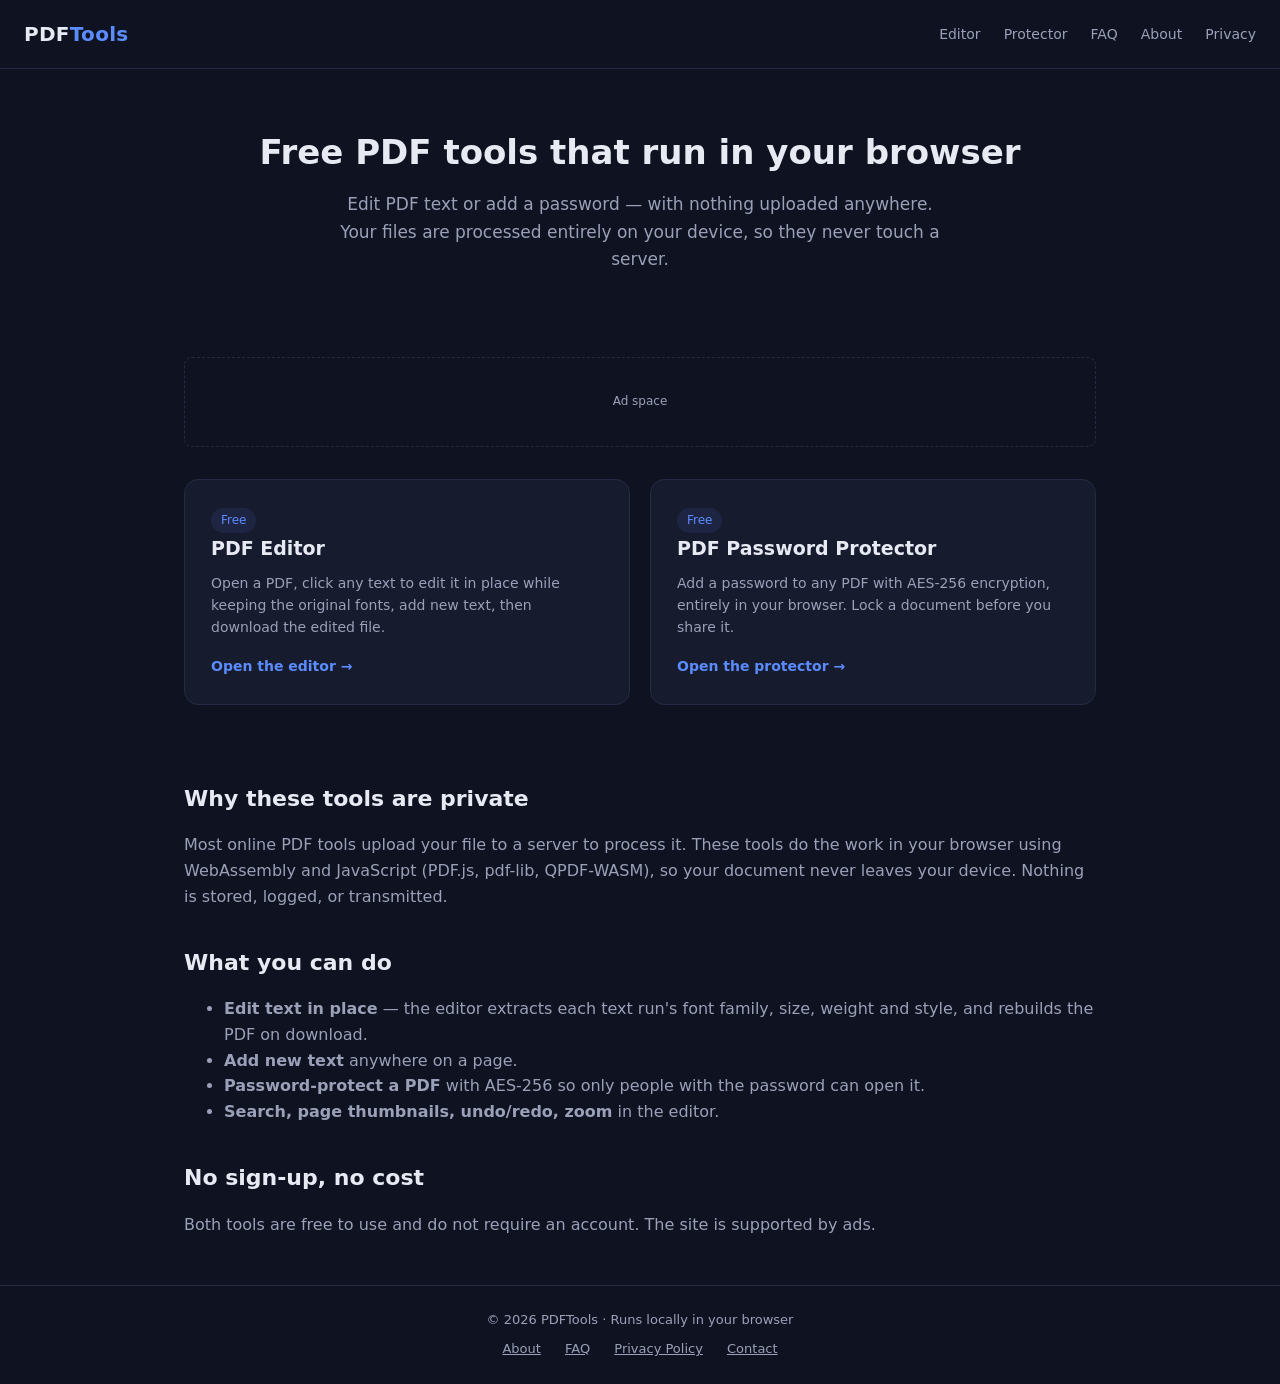
==== index.html @ 99f74acc "PDFTools site" ====
<!DOCTYPE html>
<html lang="en">
<head>
<meta charset="UTF-8" />
<meta name="viewport" content="width=device-width, initial-scale=1.0" />
<title>PDFTools — Free Online PDF Editor & Password Protector | No Upload</title>
<meta name="description" content="Free browser-based PDF tools: edit PDF text in place keeping the original fonts, and password-protect a PDF with AES-256. 100% private — your files never leave your browser." />
<meta name="keywords" content="pdf editor, edit pdf online, free pdf editor, password protect pdf, encrypt pdf, pdf tools" />
<meta name="theme-color" content="#0f1220" />
<link rel="canonical" href="https://aakash2408.github.io/pdftools/" />
<!-- Open Graph / social preview -->
<meta property="og:title" content="PDFTools — Free Online PDF Editor & Password Protector" />
<meta property="og:description" content="Edit PDF text and password-protect PDFs, entirely in your browser. No upload, no sign-up." />
<meta property="og:type" content="website" />
<meta property="og:url" content="https://aakash2408.github.io/pdftools/" />
<meta property="og:site_name" content="PDFTools" />
<meta property="og:image" content="https://aakash2408.github.io/pdftools/og-image.png" />
<meta name="twitter:card" content="summary_large_image" />
<meta name="twitter:title" content="PDFTools — Free Online PDF Editor & Password Protector" />
<meta name="twitter:description" content="Edit PDF text and password-protect PDFs, entirely in your browser. No upload, no sign-up." />
<meta name="twitter:image" content="https://aakash2408.github.io/pdftools/og-image.png" />
<meta name="robots" content="index, follow, max-image-preview:large" />
<!-- Structured data: site + organization (helps Google understand the brand) -->
<script type="application/ld+json">
{
  "@context": "https://schema.org",
  "@type": "WebSite",
  "name": "PDFTools",
  "url": "https://aakash2408.github.io/pdftools/",
  "description": "Free browser-based PDF tools: edit PDF text and password-protect PDFs, entirely on your device.",
  "publisher": { "@type": "Organization", "name": "PDFTools", "url": "https://aakash2408.github.io/pdftools/" }
}
</script>
<!--
  AdSense: after approval, paste the loader once in <head> on every page:
  <script async src="https://pagead2.googlesyndication.com/pagead/js/adsbygoogle.js?client=ca-pub-XXXXXXXXXXXXXXXX" crossorigin="anonymous"></script>
-->
<style>
  :root{--bg:#0f1220;--card:#171b2e;--text:#e7e9f3;--muted:#9aa0b8;--accent:#5b8cff;--line:#252a42}
  *{box-sizing:border-box}
  body{margin:0;font-family:system-ui,-apple-system,Segoe UI,Roboto,sans-serif;background:var(--bg);color:var(--text);line-height:1.6}
  header{padding:18px 24px;border-bottom:1px solid var(--line);display:flex;align-items:center;justify-content:space-between;flex-wrap:wrap;gap:12px}
  .logo{font-weight:700;font-size:20px;letter-spacing:.3px}
  .logo span{color:var(--accent)}
  nav a{color:var(--muted);text-decoration:none;margin-left:18px;font-size:14px}
  nav a:hover{color:var(--text)}
  .wrap{max-width:960px;margin:0 auto;padding:0 24px}
  .hero{text-align:center;padding:56px 24px 32px}
  .hero h1{font-size:34px;margin:0 0 12px}
  .hero p{color:var(--muted);font-size:17px;max-width:620px;margin:0 auto 28px}
  .cards{display:grid;grid-template-columns:1fr 1fr;gap:20px;padding:8px 0 40px}
  @media(max-width:680px){.cards{grid-template-columns:1fr}.hero h1{font-size:27px}}
  .card{background:var(--card);border:1px solid var(--line);border-radius:14px;padding:26px;text-decoration:none;color:inherit;transition:.15s;display:block}
  .card:hover{border-color:var(--accent);transform:translateY(-2px)}
  .card h3{margin:0 0 8px;font-size:19px}
  .card p{color:var(--muted);margin:0 0 14px;font-size:14px}
  .badge{display:inline-block;background:#1e2542;color:var(--accent);font-size:12px;padding:3px 10px;border-radius:20px}
  .go{color:var(--accent);font-weight:600;font-size:14px}
  section h2{font-size:22px;margin:36px 0 12px}
  section p,section li{color:var(--muted)}
  .ad-slot{min-height:90px;margin:24px auto;border:1px dashed var(--line);border-radius:8px;display:flex;align-items:center;justify-content:center;color:var(--muted);font-size:12px;max-width:970px}
  footer{border-top:1px solid var(--line);margin-top:48px;padding:24px;text-align:center;color:var(--muted);font-size:13px}
  footer a{color:var(--muted);margin:0 10px}
</style>
</head>
<body>
<header>
  <div class="logo">PDF<span>Tools</span></div>
  <nav>
    <a href="./editor.html">Editor</a>
    <a href="./protector.html">Protector</a>
    <a href="./faq.html">FAQ</a>
    <a href="./about.html">About</a>
    <a href="./privacy.html">Privacy</a>
  </nav>
</header>

<div class="hero">
  <h1>Free PDF tools that run in your browser</h1>
  <p>Edit PDF text or add a password — with nothing uploaded anywhere. Your files are processed entirely on your device, so they never touch a server.</p>
</div>

<div class="wrap">
  <!-- Top leaderboard ad (reserved) -->
  <div class="ad-slot" id="adTop">Ad space</div>

  <div class="cards">
    <a class="card" href="./editor.html">
      <span class="badge">Free</span>
      <h3>PDF Editor</h3>
      <p>Open a PDF, click any text to edit it in place while keeping the original fonts, add new text, then download the edited file.</p>
      <span class="go">Open the editor →</span>
    </a>
    <a class="card" href="./protector.html">
      <span class="badge">Free</span>
      <h3>PDF Password Protector</h3>
      <p>Add a password to any PDF with AES-256 encryption, entirely in your browser. Lock a document before you share it.</p>
      <span class="go">Open the protector →</span>
    </a>
  </div>

  <section>
    <h2>Why these tools are private</h2>
    <p>Most online PDF tools upload your file to a server to process it. These tools do the work in your browser using WebAssembly and JavaScript (PDF.js, pdf-lib, QPDF-WASM), so your document never leaves your device. Nothing is stored, logged, or transmitted.</p>

    <h2>What you can do</h2>
    <ul>
      <li><b>Edit text in place</b> — the editor extracts each text run's font family, size, weight and style, and rebuilds the PDF on download.</li>
      <li><b>Add new text</b> anywhere on a page.</li>
      <li><b>Password-protect a PDF</b> with AES-256 so only people with the password can open it.</li>
      <li><b>Search, page thumbnails, undo/redo, zoom</b> in the editor.</li>
    </ul>

    <h2>No sign-up, no cost</h2>
    <p>Both tools are free to use and do not require an account. The site is supported by ads.</p>
  </section>
</div>

<footer>
  <div>© <span id="yr"></span> PDFTools · Runs locally in your browser</div>
  <div style="margin-top:8px">
    <a href="./about.html">About</a>
    <a href="./faq.html">FAQ</a>
    <a href="./privacy.html">Privacy Policy</a>
    <a href="./contact.html">Contact</a>
  </div>
</footer>
<script>document.getElementById("yr").textContent=new Date().getFullYear();</script>
</body>
</html>
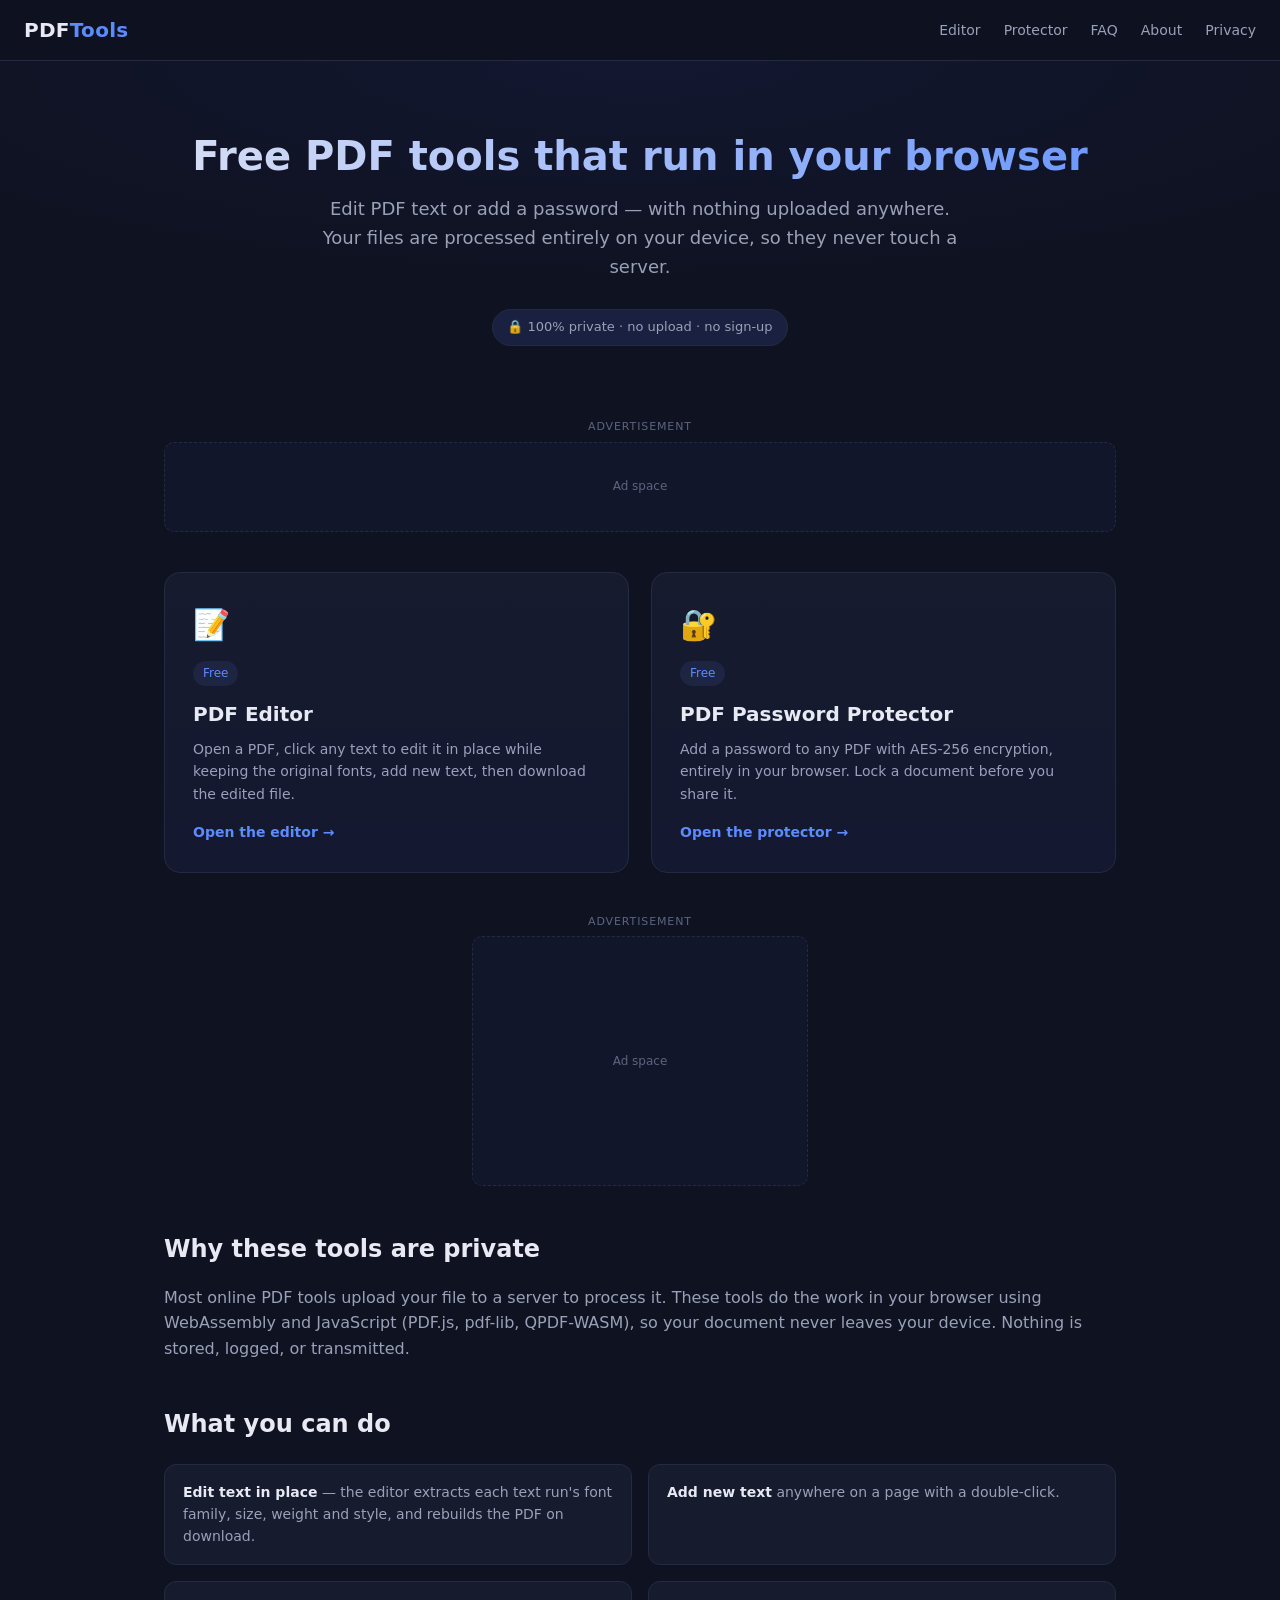
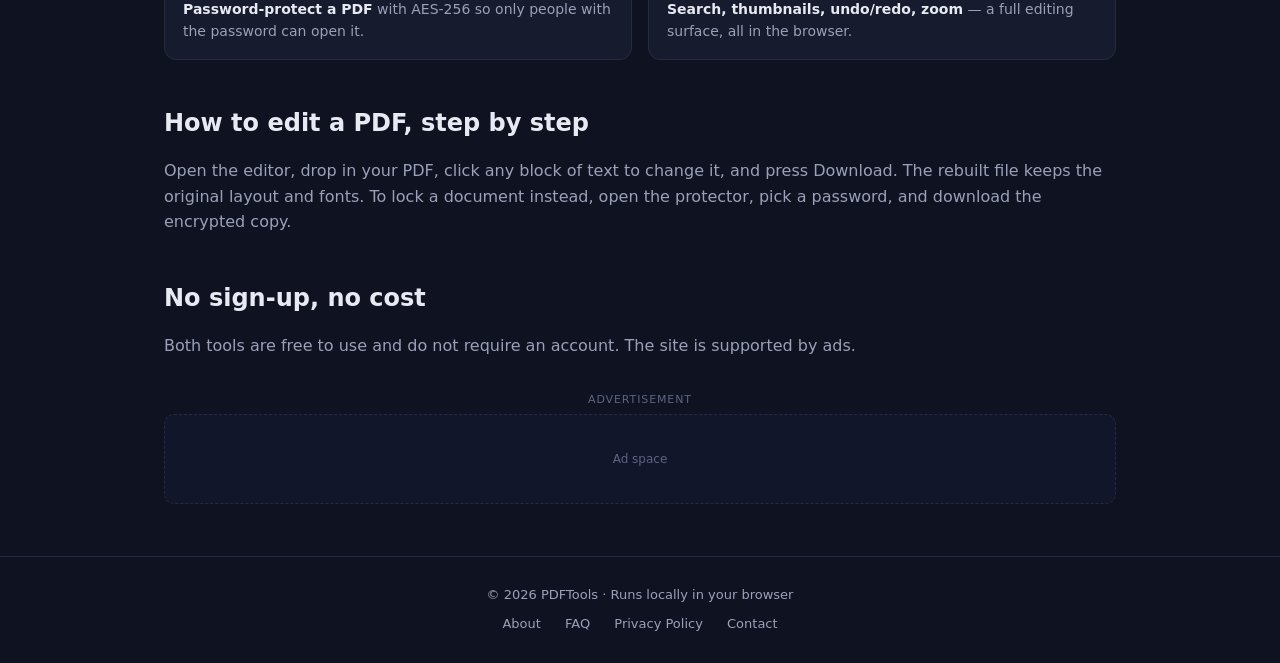
==== commit 4d917c18: "Add annotation toolbar (highlight/shapes/draw/sign/image/redact) + page organize" ====
--- a/index.html
+++ b/index.html
@@ -7,18 +7,18 @@
 <meta name="description" content="Free browser-based PDF tools: edit PDF text in place keeping the original fonts, and password-protect a PDF with AES-256. 100% private — your files never leave your browser." />
 <meta name="keywords" content="pdf editor, edit pdf online, free pdf editor, password protect pdf, encrypt pdf, pdf tools" />
 <meta name="theme-color" content="#0f1220" />
-<link rel="canonical" href="https://aakash2408.github.io/pdftools/" />
+<link rel="canonical" href="https://pdfeditor-free.pages.dev/" />
 <!-- Open Graph / social preview -->
 <meta property="og:title" content="PDFTools — Free Online PDF Editor & Password Protector" />
 <meta property="og:description" content="Edit PDF text and password-protect PDFs, entirely in your browser. No upload, no sign-up." />
 <meta property="og:type" content="website" />
-<meta property="og:url" content="https://aakash2408.github.io/pdftools/" />
+<meta property="og:url" content="https://pdfeditor-free.pages.dev/" />
 <meta property="og:site_name" content="PDFTools" />
-<meta property="og:image" content="https://aakash2408.github.io/pdftools/og-image.png" />
+<meta property="og:image" content="https://pdfeditor-free.pages.dev/og-image.png" />
 <meta name="twitter:card" content="summary_large_image" />
 <meta name="twitter:title" content="PDFTools — Free Online PDF Editor & Password Protector" />
 <meta name="twitter:description" content="Edit PDF text and password-protect PDFs, entirely in your browser. No upload, no sign-up." />
-<meta name="twitter:image" content="https://aakash2408.github.io/pdftools/og-image.png" />
+<meta name="twitter:image" content="https://pdfeditor-free.pages.dev/og-image.png" />
 <meta name="robots" content="index, follow, max-image-preview:large" />
 <!-- Structured data: site + organization (helps Google understand the brand) -->
 <script type="application/ld+json">
@@ -26,9 +26,9 @@
   "@context": "https://schema.org",
   "@type": "WebSite",
   "name": "PDFTools",
-  "url": "https://aakash2408.github.io/pdftools/",
+  "url": "https://pdfeditor-free.pages.dev/",
   "description": "Free browser-based PDF tools: edit PDF text and password-protect PDFs, entirely on your device.",
-  "publisher": { "@type": "Organization", "name": "PDFTools", "url": "https://aakash2408.github.io/pdftools/" }
+  "publisher": { "@type": "Organization", "name": "PDFTools", "url": "https://pdfeditor-free.pages.dev/" }
 }
 </script>
 <!--
@@ -36,31 +36,46 @@
   <script async src="https://pagead2.googlesyndication.com/pagead/js/adsbygoogle.js?client=ca-pub-XXXXXXXXXXXXXXXX" crossorigin="anonymous"></script>
 -->
 <style>
-  :root{--bg:#0f1220;--card:#171b2e;--text:#e7e9f3;--muted:#9aa0b8;--accent:#5b8cff;--line:#252a42}
+  :root{--bg:#0f1220;--bg2:#131730;--card:#171b2e;--text:#e7e9f3;--muted:#9aa0b8;--accent:#5b8cff;--accent2:#7c5cff;--line:#252a42}
   *{box-sizing:border-box}
   body{margin:0;font-family:system-ui,-apple-system,Segoe UI,Roboto,sans-serif;background:var(--bg);color:var(--text);line-height:1.6}
-  header{padding:18px 24px;border-bottom:1px solid var(--line);display:flex;align-items:center;justify-content:space-between;flex-wrap:wrap;gap:12px}
-  .logo{font-weight:700;font-size:20px;letter-spacing:.3px}
+  a{color:var(--accent)}
+  header{position:sticky;top:0;z-index:10;background:rgba(15,18,32,.85);backdrop-filter:blur(10px);padding:14px 24px;border-bottom:1px solid var(--line);display:flex;align-items:center;justify-content:space-between;flex-wrap:wrap;gap:12px}
+  .logo{font-weight:800;font-size:20px;letter-spacing:.3px}
   .logo span{color:var(--accent)}
   nav a{color:var(--muted);text-decoration:none;margin-left:18px;font-size:14px}
   nav a:hover{color:var(--text)}
-  .wrap{max-width:960px;margin:0 auto;padding:0 24px}
-  .hero{text-align:center;padding:56px 24px 32px}
-  .hero h1{font-size:34px;margin:0 0 12px}
-  .hero p{color:var(--muted);font-size:17px;max-width:620px;margin:0 auto 28px}
-  .cards{display:grid;grid-template-columns:1fr 1fr;gap:20px;padding:8px 0 40px}
-  @media(max-width:680px){.cards{grid-template-columns:1fr}.hero h1{font-size:27px}}
-  .card{background:var(--card);border:1px solid var(--line);border-radius:14px;padding:26px;text-decoration:none;color:inherit;transition:.15s;display:block}
-  .card:hover{border-color:var(--accent);transform:translateY(-2px)}
-  .card h3{margin:0 0 8px;font-size:19px}
-  .card p{color:var(--muted);margin:0 0 14px;font-size:14px}
-  .badge{display:inline-block;background:#1e2542;color:var(--accent);font-size:12px;padding:3px 10px;border-radius:20px}
+  .wrap{max-width:1000px;margin:0 auto;padding:0 24px}
+  /* hero */
+  .hero{text-align:center;padding:72px 24px 40px;background:radial-gradient(120% 120% at 50% 0%,var(--bg2) 0%,var(--bg) 60%)}
+  .hero h1{font-size:40px;line-height:1.15;margin:0 0 16px;background:linear-gradient(90deg,var(--text),var(--accent));-webkit-background-clip:text;background-clip:text;-webkit-text-fill-color:transparent}
+  .hero p{color:var(--muted);font-size:18px;max-width:640px;margin:0 auto 8px}
+  .pill{display:inline-flex;gap:8px;align-items:center;margin-top:20px;background:#1a2140;border:1px solid var(--line);color:var(--muted);font-size:13px;padding:7px 14px;border-radius:30px}
+  /* cards */
+  .cards{display:grid;grid-template-columns:1fr 1fr;gap:22px;padding:8px 0 8px}
+  @media(max-width:680px){.cards{grid-template-columns:1fr}.hero h1{font-size:30px}}
+  .card{background:linear-gradient(180deg,var(--card),#141830);border:1px solid var(--line);border-radius:16px;padding:28px;text-decoration:none;color:inherit;transition:.18s;display:flex;flex-direction:column}
+  .card:hover{border-color:var(--accent);transform:translateY(-3px);box-shadow:0 12px 30px -12px rgba(91,140,255,.4)}
+  .card .ico{font-size:30px;margin-bottom:12px}
+  .card h3{margin:0 0 8px;font-size:20px}
+  .card p{color:var(--muted);margin:0 0 16px;font-size:14px;flex:1}
+  .badge{align-self:flex-start;background:#1e2542;color:var(--accent);font-size:12px;padding:3px 10px;border-radius:20px;margin-bottom:12px}
   .go{color:var(--accent);font-weight:600;font-size:14px}
-  section h2{font-size:22px;margin:36px 0 12px}
+  /* features */
+  section h2{font-size:24px;margin:44px 0 14px}
   section p,section li{color:var(--muted)}
-  .ad-slot{min-height:90px;margin:24px auto;border:1px dashed var(--line);border-radius:8px;display:flex;align-items:center;justify-content:center;color:var(--muted);font-size:12px;max-width:970px}
-  footer{border-top:1px solid var(--line);margin-top:48px;padding:24px;text-align:center;color:var(--muted);font-size:13px}
-  footer a{color:var(--muted);margin:0 10px}
+  .feat{display:grid;grid-template-columns:1fr 1fr;gap:16px;margin:20px 0}
+  @media(max-width:680px){.feat{grid-template-columns:1fr}}
+  .feat div{background:var(--card);border:1px solid var(--line);border-radius:12px;padding:16px 18px;font-size:14px;color:var(--muted)}
+  .feat b{color:var(--text)}
+  /* ads — labeled, reserved, non-intrusive (AdSense policy compliant) */
+  .ad-wrap{margin:32px auto;text-align:center;max-width:970px}
+  .ad-label{font-size:11px;letter-spacing:.08em;text-transform:uppercase;color:#5c6480;margin-bottom:6px}
+  .ad-slot{min-height:90px;border:1px dashed var(--line);border-radius:10px;display:flex;align-items:center;justify-content:center;color:#5c6480;font-size:12px;background:#12162a}
+  .ad-slot.rect{min-height:250px;max-width:336px;margin:0 auto}
+  footer{border-top:1px solid var(--line);margin-top:52px;padding:28px 24px;text-align:center;color:var(--muted);font-size:13px}
+  footer a{color:var(--muted);margin:0 10px;text-decoration:none}
+  footer a:hover{color:var(--text)}
 </style>
 </head>
 <body>
@@ -78,20 +93,26 @@
 <div class="hero">
   <h1>Free PDF tools that run in your browser</h1>
   <p>Edit PDF text or add a password — with nothing uploaded anywhere. Your files are processed entirely on your device, so they never touch a server.</p>
+  <div class="pill">🔒 100% private · no upload · no sign-up</div>
 </div>
 
 <div class="wrap">
-  <!-- Top leaderboard ad (reserved) -->
-  <div class="ad-slot" id="adTop">Ad space</div>
+  <!-- Top leaderboard ad (reserved, labeled) -->
+  <div class="ad-wrap">
+    <div class="ad-label">Advertisement</div>
+    <div class="ad-slot" id="adTop">Ad space</div>
+  </div>
 
   <div class="cards">
     <a class="card" href="./editor.html">
+      <div class="ico">📝</div>
       <span class="badge">Free</span>
       <h3>PDF Editor</h3>
       <p>Open a PDF, click any text to edit it in place while keeping the original fonts, add new text, then download the edited file.</p>
       <span class="go">Open the editor →</span>
     </a>
     <a class="card" href="./protector.html">
+      <div class="ico">🔐</div>
       <span class="badge">Free</span>
       <h3>PDF Password Protector</h3>
       <p>Add a password to any PDF with AES-256 encryption, entirely in your browser. Lock a document before you share it.</p>
@@ -99,21 +120,36 @@
     </a>
   </div>
 
+  <!-- In-content rectangle ad (high viewability, labeled) -->
+  <div class="ad-wrap">
+    <div class="ad-label">Advertisement</div>
+    <div class="ad-slot rect" id="adMid">Ad space</div>
+  </div>
+
   <section>
     <h2>Why these tools are private</h2>
     <p>Most online PDF tools upload your file to a server to process it. These tools do the work in your browser using WebAssembly and JavaScript (PDF.js, pdf-lib, QPDF-WASM), so your document never leaves your device. Nothing is stored, logged, or transmitted.</p>
 
     <h2>What you can do</h2>
-    <ul>
-      <li><b>Edit text in place</b> — the editor extracts each text run's font family, size, weight and style, and rebuilds the PDF on download.</li>
-      <li><b>Add new text</b> anywhere on a page.</li>
-      <li><b>Password-protect a PDF</b> with AES-256 so only people with the password can open it.</li>
-      <li><b>Search, page thumbnails, undo/redo, zoom</b> in the editor.</li>
-    </ul>
+    <div class="feat">
+      <div><b>Edit text in place</b> — the editor extracts each text run's font family, size, weight and style, and rebuilds the PDF on download.</div>
+      <div><b>Add new text</b> anywhere on a page with a double-click.</div>
+      <div><b>Password-protect a PDF</b> with AES-256 so only people with the password can open it.</div>
+      <div><b>Search, thumbnails, undo/redo, zoom</b> — a full editing surface, all in the browser.</div>
+    </div>
+
+    <h2>How to edit a PDF, step by step</h2>
+    <p>Open the editor, drop in your PDF, click any block of text to change it, and press Download. The rebuilt file keeps the original layout and fonts. To lock a document instead, open the protector, pick a password, and download the encrypted copy.</p>
 
     <h2>No sign-up, no cost</h2>
     <p>Both tools are free to use and do not require an account. The site is supported by ads.</p>
   </section>
+
+  <!-- Bottom leaderboard ad (labeled) -->
+  <div class="ad-wrap">
+    <div class="ad-label">Advertisement</div>
+    <div class="ad-slot" id="adBottom">Ad space</div>
+  </div>
 </div>
 
 <footer>
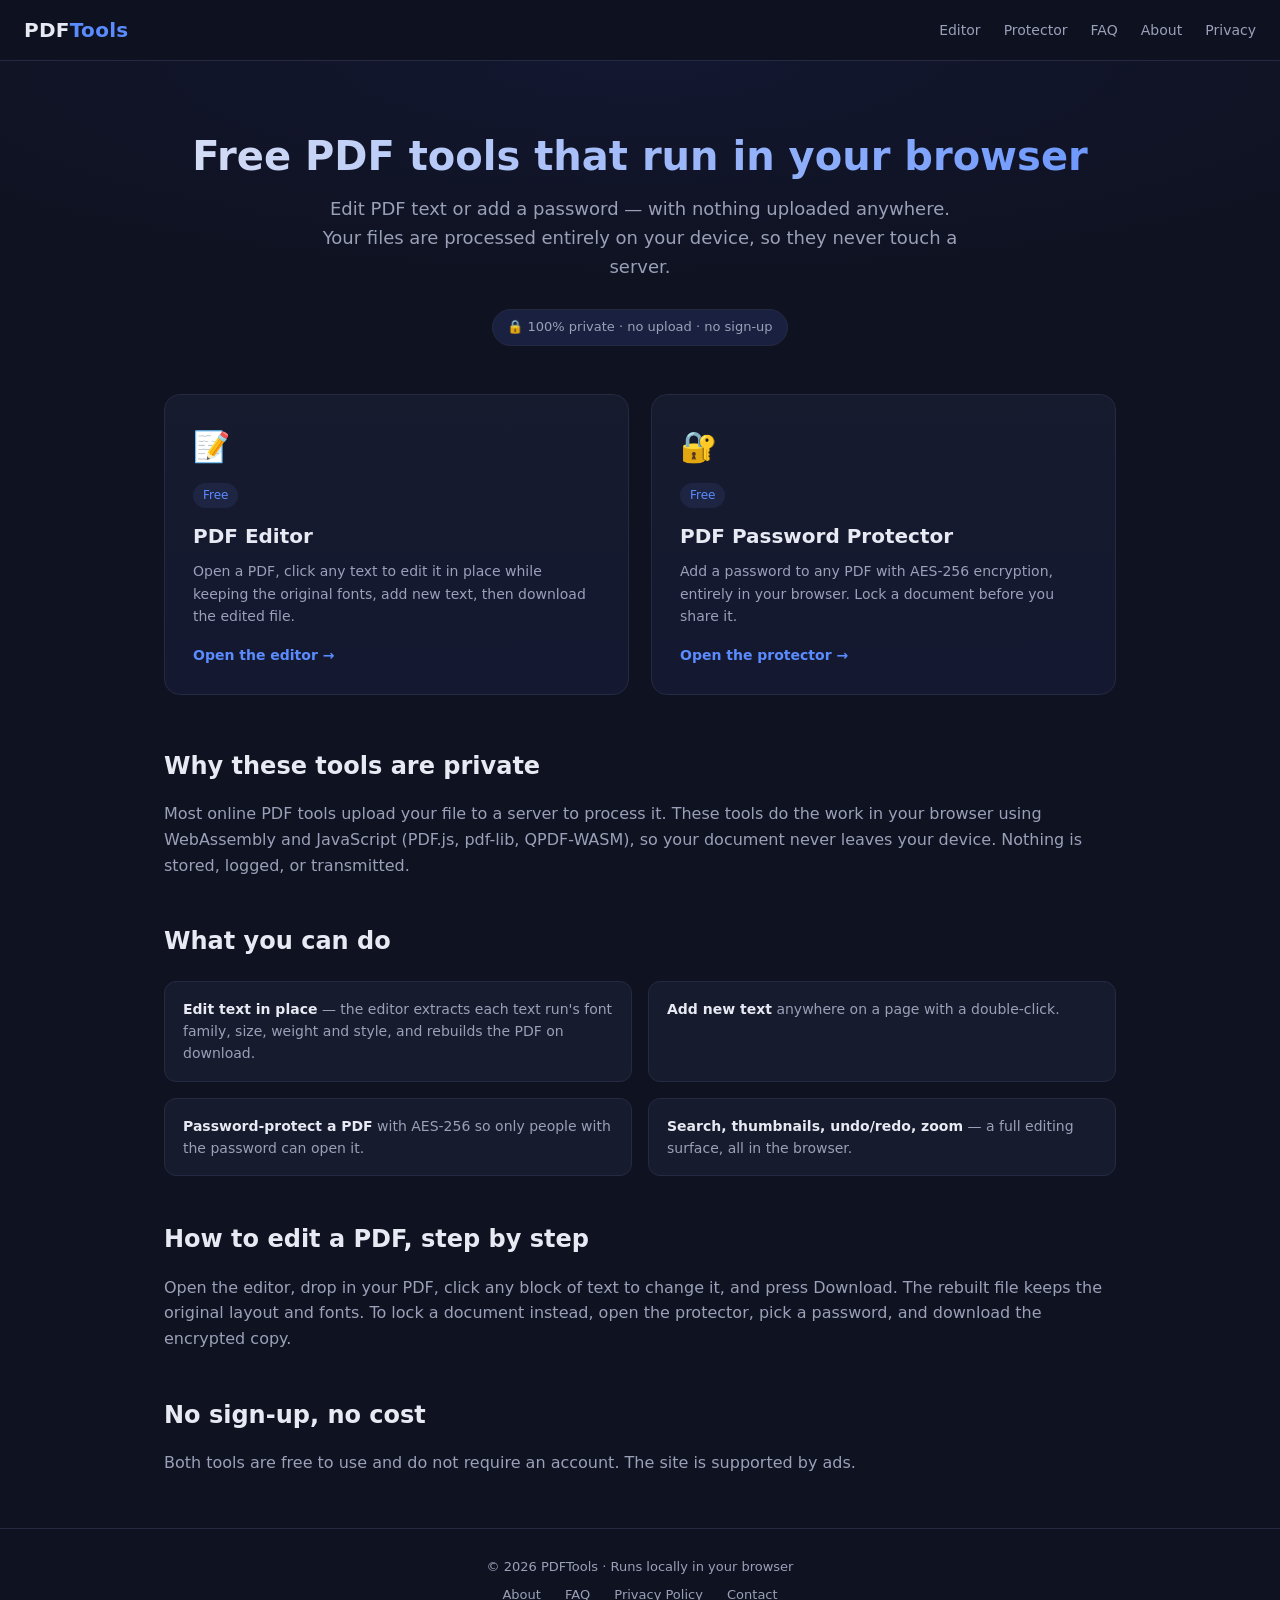
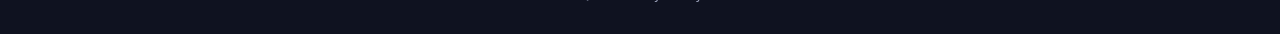
==== commit 957a7f8b: "Enable AdSense Auto ads site-wide, remove manual ad placeholders" ====
--- a/index.html
+++ b/index.html
@@ -33,7 +33,7 @@
 </script>
 <!--
   AdSense: after approval, paste the loader once in <head> on every page:
-  <script async src="https://pagead2.googlesyndication.com/pagead/js/adsbygoogle.js?client=ca-pub-XXXXXXXXXXXXXXXX" crossorigin="anonymous"></script>
+  <script async src="https://pagead2.googlesyndication.com/pagead/js/adsbygoogle.js?client=ca-pub-5141190617156786" crossorigin="anonymous"></script>
 -->
 <style>
   :root{--bg:#0f1220;--bg2:#131730;--card:#171b2e;--text:#e7e9f3;--muted:#9aa0b8;--accent:#5b8cff;--accent2:#7c5cff;--line:#252a42}
@@ -68,11 +68,6 @@
   @media(max-width:680px){.feat{grid-template-columns:1fr}}
   .feat div{background:var(--card);border:1px solid var(--line);border-radius:12px;padding:16px 18px;font-size:14px;color:var(--muted)}
   .feat b{color:var(--text)}
-  /* ads — labeled, reserved, non-intrusive (AdSense policy compliant) */
-  .ad-wrap{margin:32px auto;text-align:center;max-width:970px}
-  .ad-label{font-size:11px;letter-spacing:.08em;text-transform:uppercase;color:#5c6480;margin-bottom:6px}
-  .ad-slot{min-height:90px;border:1px dashed var(--line);border-radius:10px;display:flex;align-items:center;justify-content:center;color:#5c6480;font-size:12px;background:#12162a}
-  .ad-slot.rect{min-height:250px;max-width:336px;margin:0 auto}
   footer{border-top:1px solid var(--line);margin-top:52px;padding:28px 24px;text-align:center;color:var(--muted);font-size:13px}
   footer a{color:var(--muted);margin:0 10px;text-decoration:none}
   footer a:hover{color:var(--text)}
@@ -97,12 +92,6 @@
 </div>
 
 <div class="wrap">
-  <!-- Top leaderboard ad (reserved, labeled) -->
-  <div class="ad-wrap">
-    <div class="ad-label">Advertisement</div>
-    <div class="ad-slot" id="adTop">Ad space</div>
-  </div>
-
   <div class="cards">
     <a class="card" href="./editor.html">
       <div class="ico">📝</div>
@@ -118,12 +107,6 @@
       <p>Add a password to any PDF with AES-256 encryption, entirely in your browser. Lock a document before you share it.</p>
       <span class="go">Open the protector →</span>
     </a>
-  </div>
-
-  <!-- In-content rectangle ad (high viewability, labeled) -->
-  <div class="ad-wrap">
-    <div class="ad-label">Advertisement</div>
-    <div class="ad-slot rect" id="adMid">Ad space</div>
   </div>
 
   <section>
@@ -144,12 +127,6 @@
     <h2>No sign-up, no cost</h2>
     <p>Both tools are free to use and do not require an account. The site is supported by ads.</p>
   </section>
-
-  <!-- Bottom leaderboard ad (labeled) -->
-  <div class="ad-wrap">
-    <div class="ad-label">Advertisement</div>
-    <div class="ad-slot" id="adBottom">Ad space</div>
-  </div>
 </div>
 
 <footer>
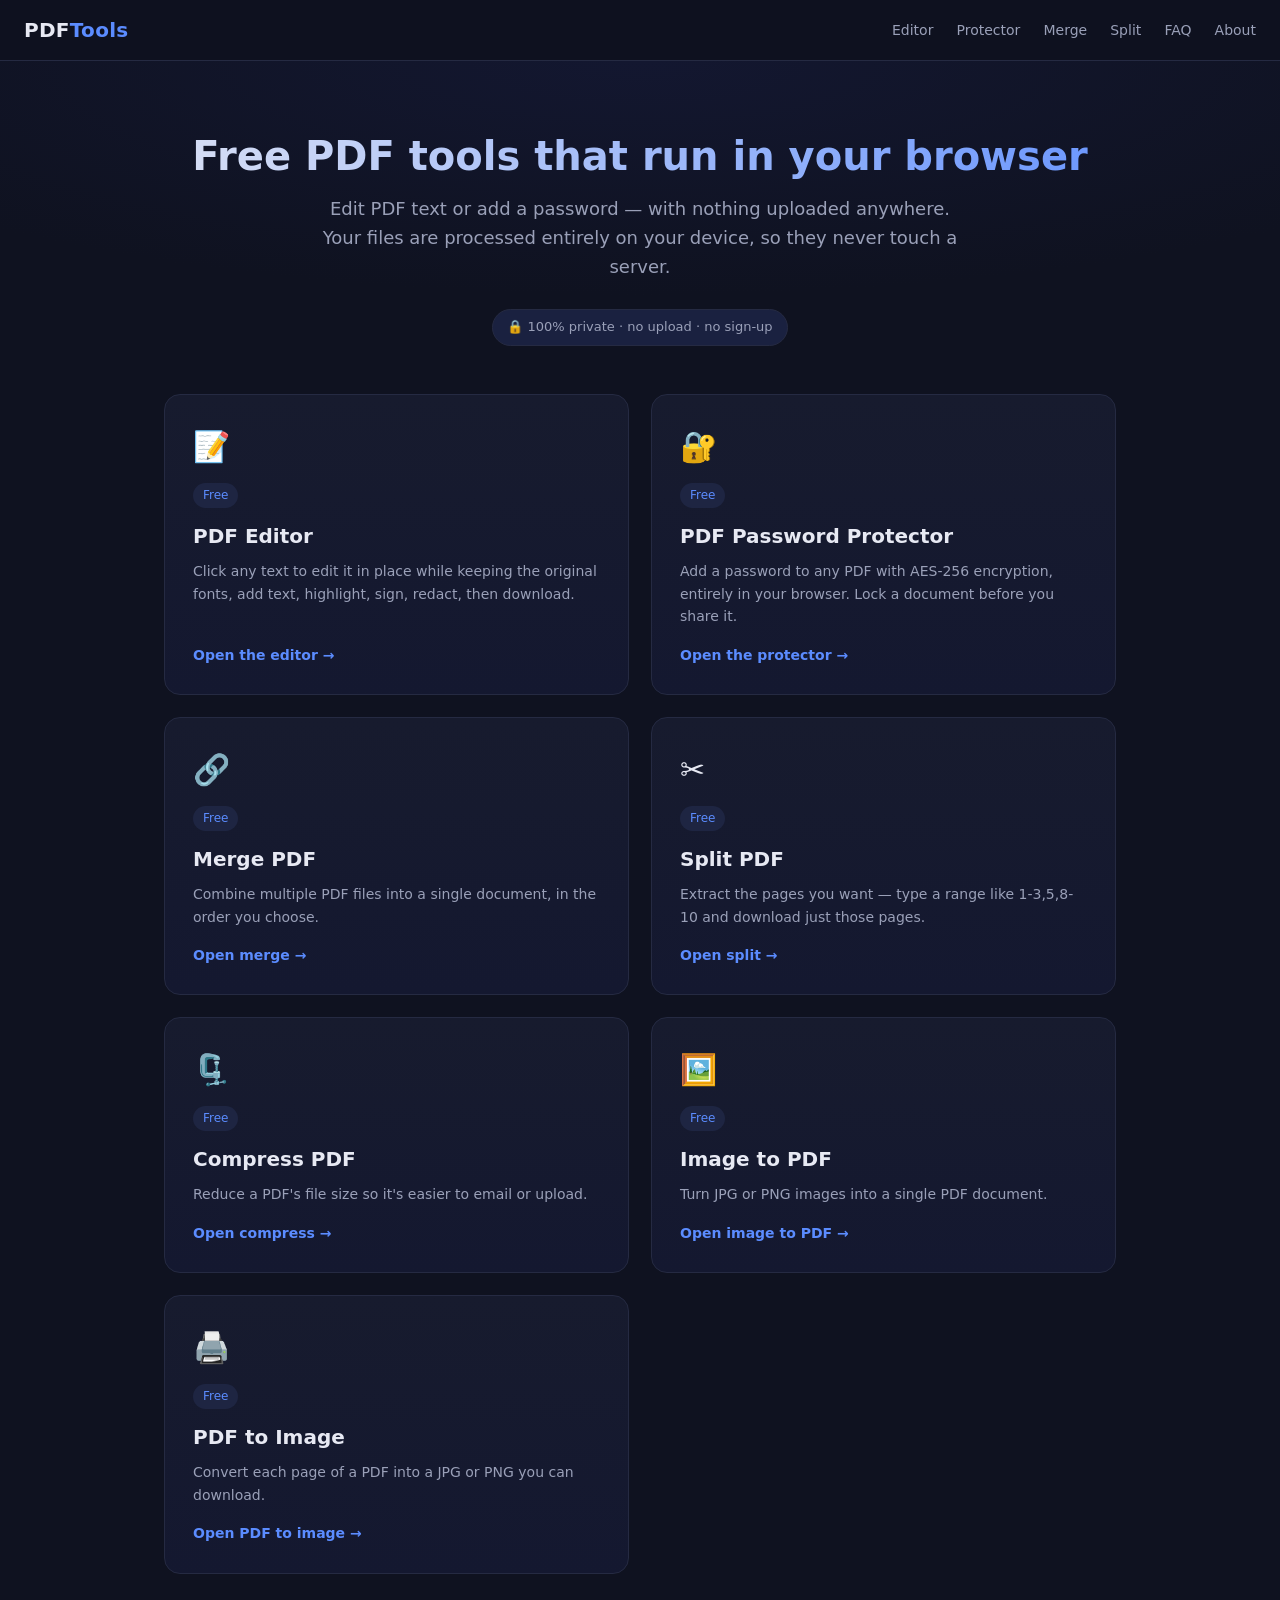
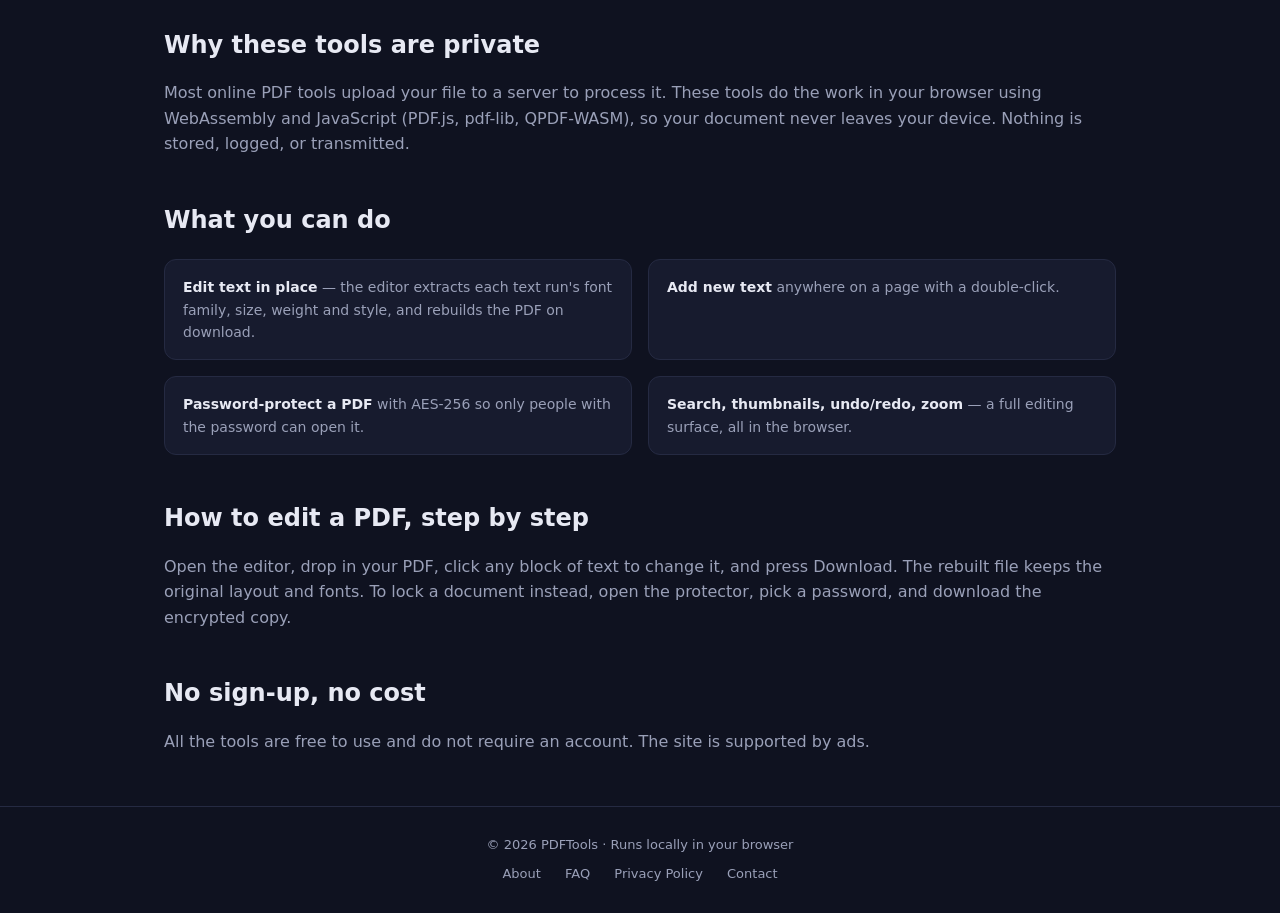
==== commit f6b79d00: "Add PDF toolkit (merge/split/compress/img-pdf/pdf-img), fix editor HiDPI blur, add feature-request b" ====
--- a/index.html
+++ b/index.html
@@ -3,6 +3,8 @@
 <head>
 <meta charset="UTF-8" />
 <meta name="viewport" content="width=device-width, initial-scale=1.0" />
+<meta name="google-site-verification" content="8qxQzCxXcBTfl1nL1gi3o0I9sh_YLGO_Y7QdTYr6hkA" />
+<meta name="google-adsense-account" content="ca-pub-5141190617156786" />
 <title>PDFTools — Free Online PDF Editor & Password Protector | No Upload</title>
 <meta name="description" content="Free browser-based PDF tools: edit PDF text in place keeping the original fonts, and password-protect a PDF with AES-256. 100% private — your files never leave your browser." />
 <meta name="keywords" content="pdf editor, edit pdf online, free pdf editor, password protect pdf, encrypt pdf, pdf tools" />
@@ -79,9 +81,10 @@
   <nav>
     <a href="./editor.html">Editor</a>
     <a href="./protector.html">Protector</a>
+    <a href="./merge.html">Merge</a>
+    <a href="./split.html">Split</a>
     <a href="./faq.html">FAQ</a>
     <a href="./about.html">About</a>
-    <a href="./privacy.html">Privacy</a>
   </nav>
 </header>
 
@@ -97,7 +100,7 @@
       <div class="ico">📝</div>
       <span class="badge">Free</span>
       <h3>PDF Editor</h3>
-      <p>Open a PDF, click any text to edit it in place while keeping the original fonts, add new text, then download the edited file.</p>
+      <p>Click any text to edit it in place while keeping the original fonts, add text, highlight, sign, redact, then download.</p>
       <span class="go">Open the editor →</span>
     </a>
     <a class="card" href="./protector.html">
@@ -106,6 +109,41 @@
       <h3>PDF Password Protector</h3>
       <p>Add a password to any PDF with AES-256 encryption, entirely in your browser. Lock a document before you share it.</p>
       <span class="go">Open the protector →</span>
+    </a>
+    <a class="card" href="./merge.html">
+      <div class="ico">🔗</div>
+      <span class="badge">Free</span>
+      <h3>Merge PDF</h3>
+      <p>Combine multiple PDF files into a single document, in the order you choose.</p>
+      <span class="go">Open merge →</span>
+    </a>
+    <a class="card" href="./split.html">
+      <div class="ico">✂️</div>
+      <span class="badge">Free</span>
+      <h3>Split PDF</h3>
+      <p>Extract the pages you want — type a range like 1-3,5,8-10 and download just those pages.</p>
+      <span class="go">Open split →</span>
+    </a>
+    <a class="card" href="./compress.html">
+      <div class="ico">🗜️</div>
+      <span class="badge">Free</span>
+      <h3>Compress PDF</h3>
+      <p>Reduce a PDF's file size so it's easier to email or upload.</p>
+      <span class="go">Open compress →</span>
+    </a>
+    <a class="card" href="./images-to-pdf.html">
+      <div class="ico">🖼️</div>
+      <span class="badge">Free</span>
+      <h3>Image to PDF</h3>
+      <p>Turn JPG or PNG images into a single PDF document.</p>
+      <span class="go">Open image to PDF →</span>
+    </a>
+    <a class="card" href="./pdf-to-images.html">
+      <div class="ico">🖨️</div>
+      <span class="badge">Free</span>
+      <h3>PDF to Image</h3>
+      <p>Convert each page of a PDF into a JPG or PNG you can download.</p>
+      <span class="go">Open PDF to image →</span>
     </a>
   </div>
 
@@ -125,7 +163,7 @@
     <p>Open the editor, drop in your PDF, click any block of text to change it, and press Download. The rebuilt file keeps the original layout and fonts. To lock a document instead, open the protector, pick a password, and download the encrypted copy.</p>
 
     <h2>No sign-up, no cost</h2>
-    <p>Both tools are free to use and do not require an account. The site is supported by ads.</p>
+    <p>All the tools are free to use and do not require an account. The site is supported by ads.</p>
   </section>
 </div>
 
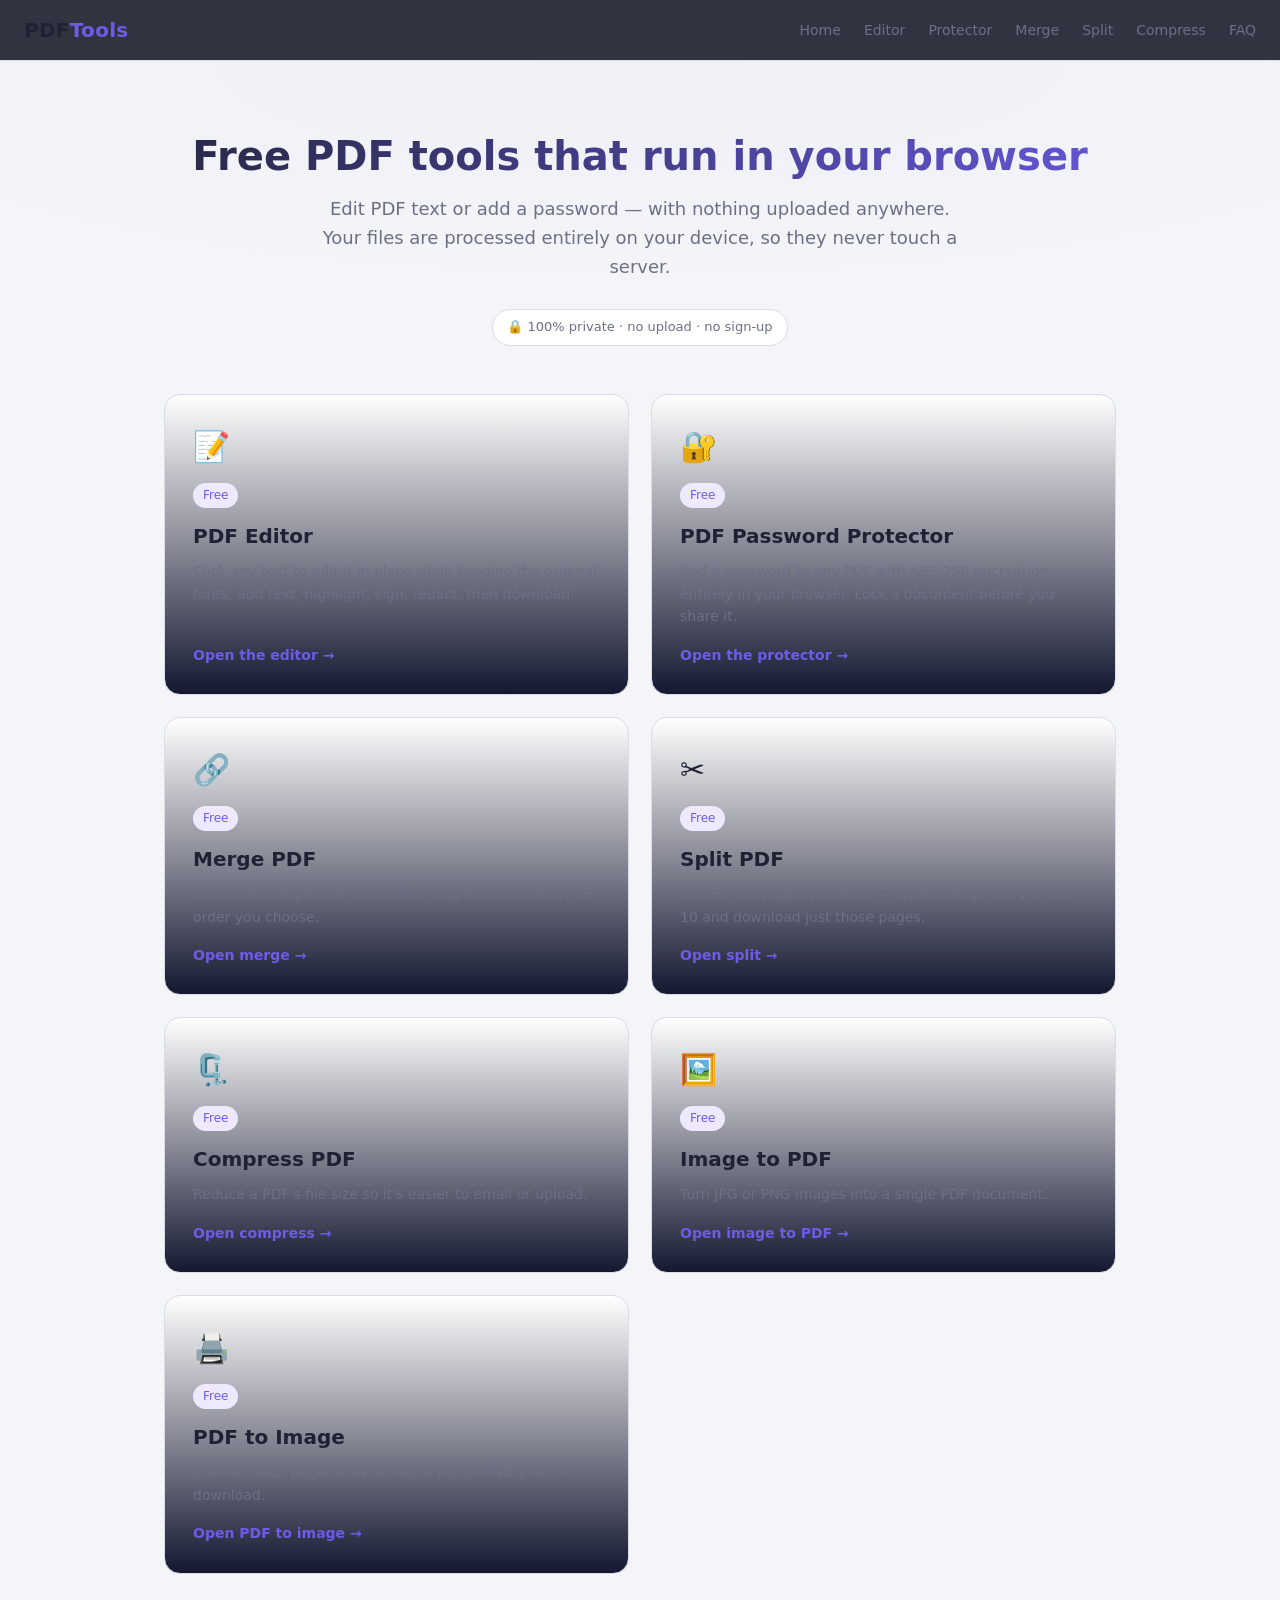
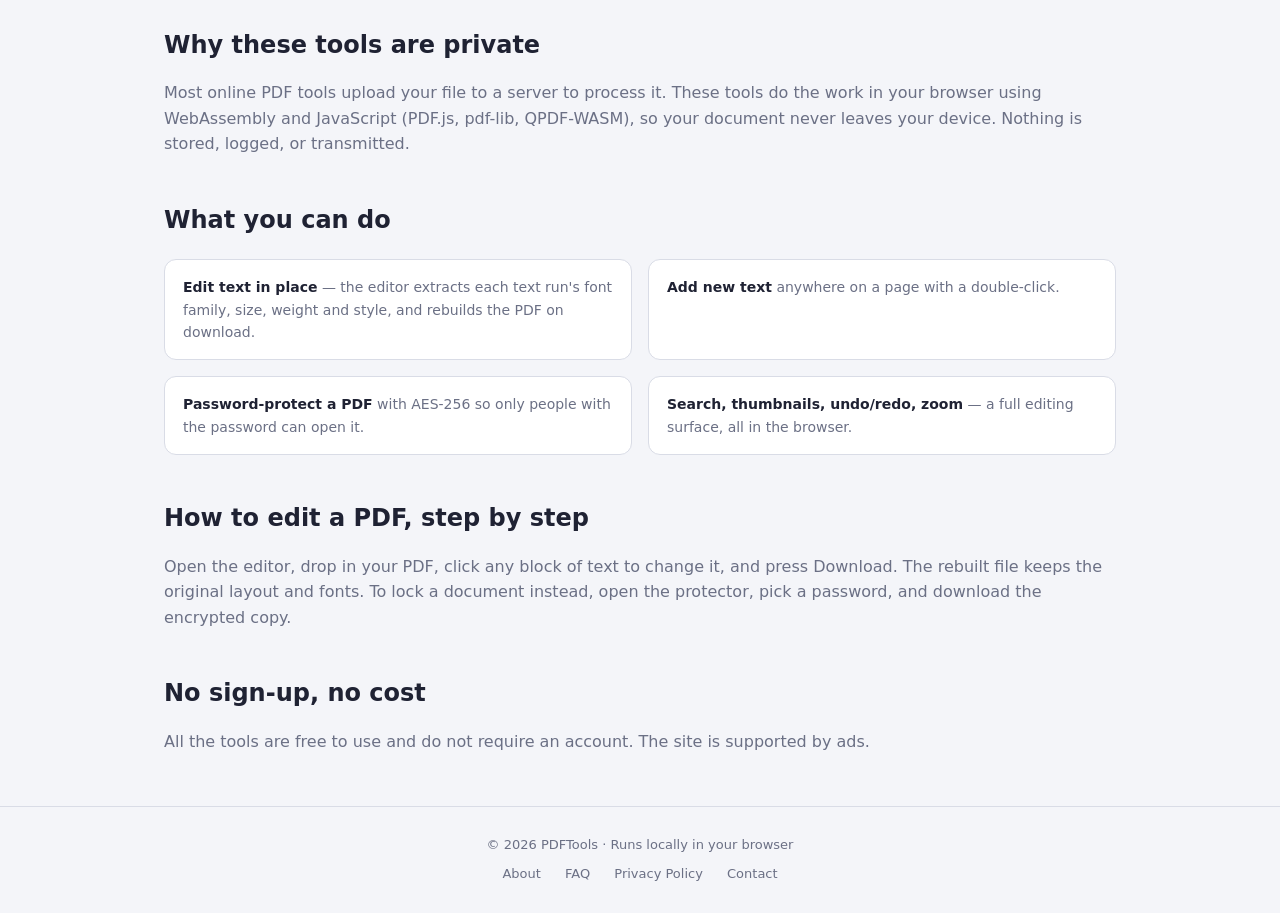
==== commit d5de1e48: "Unify all pages to light theme, add Home link to every navbar, fix dropzone layout" ====
--- a/index.html
+++ b/index.html
@@ -8,7 +8,7 @@
 <title>PDFTools — Free Online PDF Editor & Password Protector | No Upload</title>
 <meta name="description" content="Free browser-based PDF tools: edit PDF text in place keeping the original fonts, and password-protect a PDF with AES-256. 100% private — your files never leave your browser." />
 <meta name="keywords" content="pdf editor, edit pdf online, free pdf editor, password protect pdf, encrypt pdf, pdf tools" />
-<meta name="theme-color" content="#0f1220" />
+<meta name="theme-color" content="#f4f5f9" />
 <link rel="canonical" href="https://pdfeditor-free.pages.dev/" />
 <!-- Open Graph / social preview -->
 <meta property="og:title" content="PDFTools — Free Online PDF Editor & Password Protector" />
@@ -38,7 +38,7 @@
   <script async src="https://pagead2.googlesyndication.com/pagead/js/adsbygoogle.js?client=ca-pub-5141190617156786" crossorigin="anonymous"></script>
 -->
 <style>
-  :root{--bg:#0f1220;--bg2:#131730;--card:#171b2e;--text:#e7e9f3;--muted:#9aa0b8;--accent:#5b8cff;--accent2:#7c5cff;--line:#252a42}
+  :root{--bg:#f4f5f9;--bg2:#eef0f6;--card:#ffffff;--text:#1f2233;--muted:#6b7085;--accent:#6c5ce7;--accent2:#5a4bd4;--line:#d9dce6}
   *{box-sizing:border-box}
   body{margin:0;font-family:system-ui,-apple-system,Segoe UI,Roboto,sans-serif;background:var(--bg);color:var(--text);line-height:1.6}
   a{color:var(--accent)}
@@ -52,7 +52,7 @@
   .hero{text-align:center;padding:72px 24px 40px;background:radial-gradient(120% 120% at 50% 0%,var(--bg2) 0%,var(--bg) 60%)}
   .hero h1{font-size:40px;line-height:1.15;margin:0 0 16px;background:linear-gradient(90deg,var(--text),var(--accent));-webkit-background-clip:text;background-clip:text;-webkit-text-fill-color:transparent}
   .hero p{color:var(--muted);font-size:18px;max-width:640px;margin:0 auto 8px}
-  .pill{display:inline-flex;gap:8px;align-items:center;margin-top:20px;background:#1a2140;border:1px solid var(--line);color:var(--muted);font-size:13px;padding:7px 14px;border-radius:30px}
+  .pill{display:inline-flex;gap:8px;align-items:center;margin-top:20px;background:var(--card);border:1px solid var(--line);color:var(--muted);font-size:13px;padding:7px 14px;border-radius:30px}
   /* cards */
   .cards{display:grid;grid-template-columns:1fr 1fr;gap:22px;padding:8px 0 8px}
   @media(max-width:680px){.cards{grid-template-columns:1fr}.hero h1{font-size:30px}}
@@ -61,7 +61,7 @@
   .card .ico{font-size:30px;margin-bottom:12px}
   .card h3{margin:0 0 8px;font-size:20px}
   .card p{color:var(--muted);margin:0 0 16px;font-size:14px;flex:1}
-  .badge{align-self:flex-start;background:#1e2542;color:var(--accent);font-size:12px;padding:3px 10px;border-radius:20px;margin-bottom:12px}
+  .badge{align-self:flex-start;background:#efe9ff;color:var(--accent);font-size:12px;padding:3px 10px;border-radius:20px;margin-bottom:12px}
   .go{color:var(--accent);font-weight:600;font-size:14px}
   /* features */
   section h2{font-size:24px;margin:44px 0 14px}
@@ -77,14 +77,15 @@
 </head>
 <body>
 <header>
-  <div class="logo">PDF<span>Tools</span></div>
+  <div class="logo"><a href="./index.html" style="color:inherit;text-decoration:none">PDF<span>Tools</span></a></div>
   <nav>
+    <a href="./index.html">Home</a>
     <a href="./editor.html">Editor</a>
     <a href="./protector.html">Protector</a>
     <a href="./merge.html">Merge</a>
     <a href="./split.html">Split</a>
+    <a href="./compress.html">Compress</a>
     <a href="./faq.html">FAQ</a>
-    <a href="./about.html">About</a>
   </nav>
 </header>
 
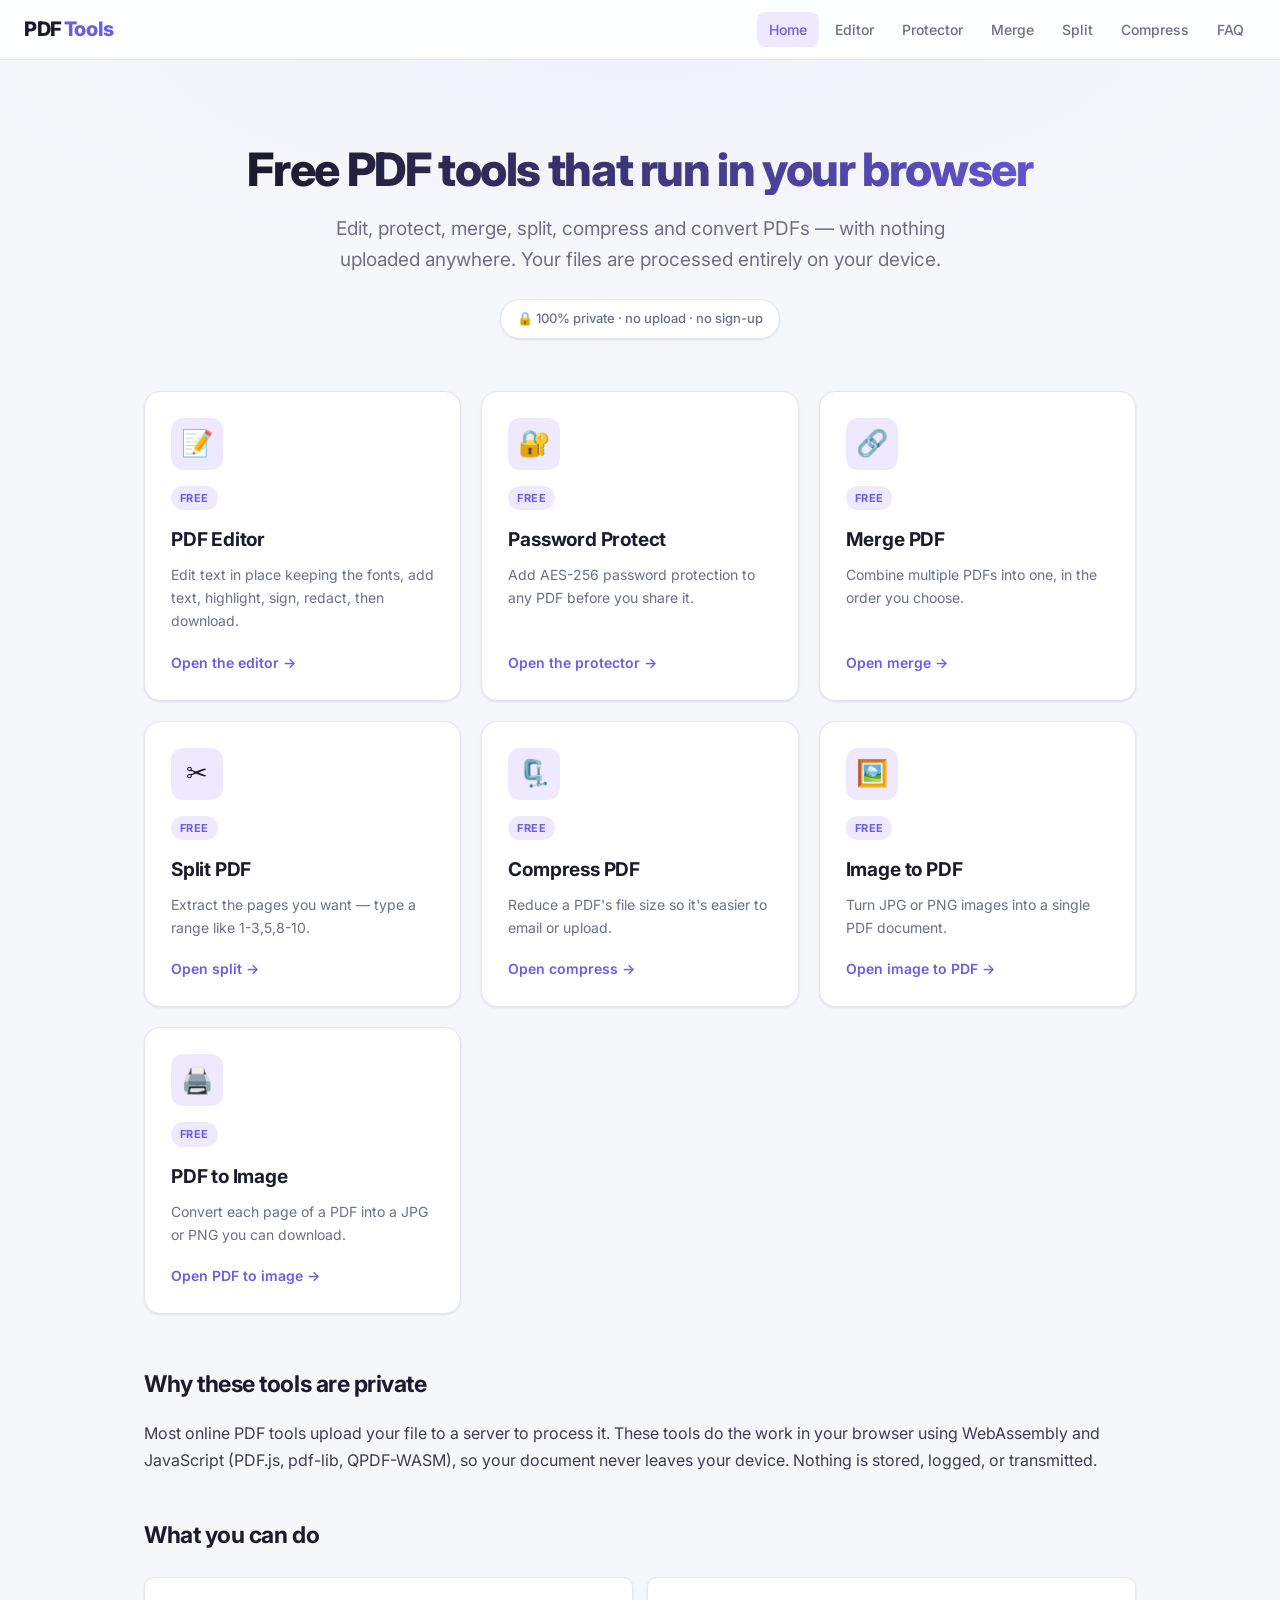
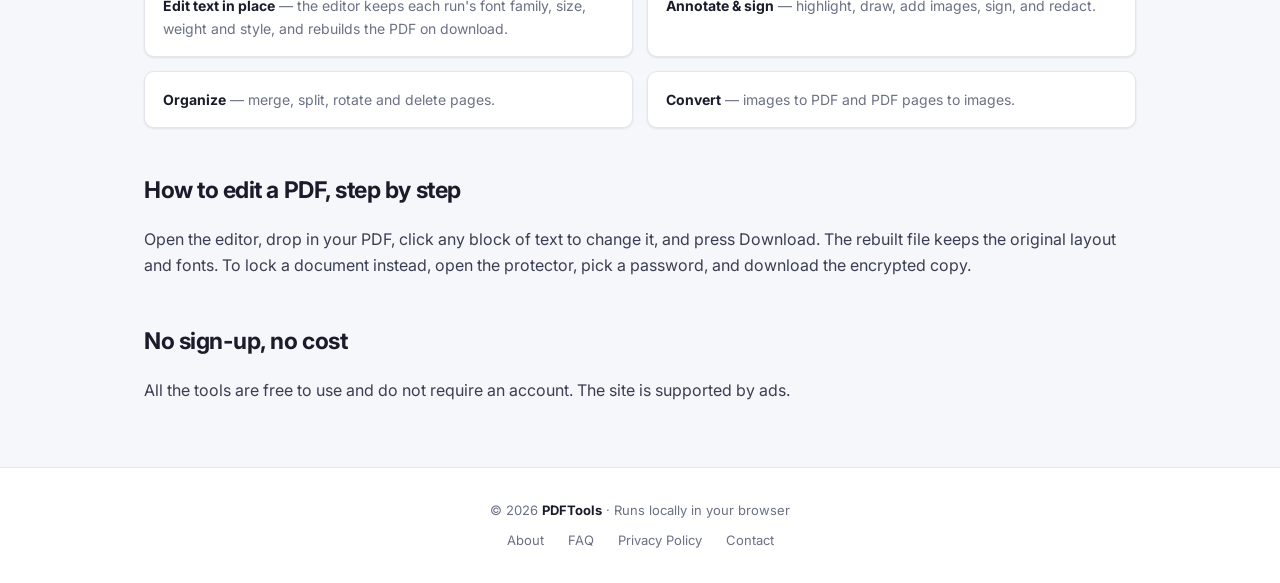
==== commit deebf3af: "Full visual polish: shared design system across all pages" ====
--- a/index.html
+++ b/index.html
@@ -5,81 +5,43 @@
 <meta name="viewport" content="width=device-width, initial-scale=1.0" />
 <meta name="google-site-verification" content="8qxQzCxXcBTfl1nL1gi3o0I9sh_YLGO_Y7QdTYr6hkA" />
 <meta name="google-adsense-account" content="ca-pub-5141190617156786" />
-<title>PDFTools — Free Online PDF Editor & Password Protector | No Upload</title>
-<meta name="description" content="Free browser-based PDF tools: edit PDF text in place keeping the original fonts, and password-protect a PDF with AES-256. 100% private — your files never leave your browser." />
-<meta name="keywords" content="pdf editor, edit pdf online, free pdf editor, password protect pdf, encrypt pdf, pdf tools" />
-<meta name="theme-color" content="#f4f5f9" />
+<title>PDFTools — Free Online PDF Editor, Protector & Converter | No Upload</title>
+<meta name="description" content="Free browser-based PDF tools: edit text, add a password, merge, split, compress, and convert PDFs. 100% private — your files never leave your browser." />
+<meta name="keywords" content="pdf editor, edit pdf online, free pdf editor, password protect pdf, merge pdf, split pdf, compress pdf, pdf tools" />
+<meta name="theme-color" content="#f6f7fb" />
 <link rel="canonical" href="https://pdfeditor-free.pages.dev/" />
-<!-- Open Graph / social preview -->
-<meta property="og:title" content="PDFTools — Free Online PDF Editor & Password Protector" />
-<meta property="og:description" content="Edit PDF text and password-protect PDFs, entirely in your browser. No upload, no sign-up." />
+<meta property="og:title" content="PDFTools — Free Online PDF Editor, Protector & Converter" />
+<meta property="og:description" content="Edit, protect, merge, split and convert PDFs — entirely in your browser. No upload, no sign-up." />
 <meta property="og:type" content="website" />
 <meta property="og:url" content="https://pdfeditor-free.pages.dev/" />
 <meta property="og:site_name" content="PDFTools" />
 <meta property="og:image" content="https://pdfeditor-free.pages.dev/og-image.png" />
 <meta name="twitter:card" content="summary_large_image" />
-<meta name="twitter:title" content="PDFTools — Free Online PDF Editor & Password Protector" />
-<meta name="twitter:description" content="Edit PDF text and password-protect PDFs, entirely in your browser. No upload, no sign-up." />
+<meta name="twitter:title" content="PDFTools — Free Online PDF Editor, Protector & Converter" />
+<meta name="twitter:description" content="Edit, protect, merge, split and convert PDFs — in your browser. No upload." />
 <meta name="twitter:image" content="https://pdfeditor-free.pages.dev/og-image.png" />
 <meta name="robots" content="index, follow, max-image-preview:large" />
-<!-- Structured data: site + organization (helps Google understand the brand) -->
 <script type="application/ld+json">
 {
   "@context": "https://schema.org",
   "@type": "WebSite",
   "name": "PDFTools",
   "url": "https://pdfeditor-free.pages.dev/",
-  "description": "Free browser-based PDF tools: edit PDF text and password-protect PDFs, entirely on your device.",
+  "description": "Free browser-based PDF tools: edit, protect, merge, split, compress and convert PDFs, entirely on your device.",
   "publisher": { "@type": "Organization", "name": "PDFTools", "url": "https://pdfeditor-free.pages.dev/" }
 }
 </script>
-<!--
-  AdSense: after approval, paste the loader once in <head> on every page:
-  <script async src="https://pagead2.googlesyndication.com/pagead/js/adsbygoogle.js?client=ca-pub-5141190617156786" crossorigin="anonymous"></script>
--->
-<style>
-  :root{--bg:#f4f5f9;--bg2:#eef0f6;--card:#ffffff;--text:#1f2233;--muted:#6b7085;--accent:#6c5ce7;--accent2:#5a4bd4;--line:#d9dce6}
-  *{box-sizing:border-box}
-  body{margin:0;font-family:system-ui,-apple-system,Segoe UI,Roboto,sans-serif;background:var(--bg);color:var(--text);line-height:1.6}
-  a{color:var(--accent)}
-  header{position:sticky;top:0;z-index:10;background:rgba(15,18,32,.85);backdrop-filter:blur(10px);padding:14px 24px;border-bottom:1px solid var(--line);display:flex;align-items:center;justify-content:space-between;flex-wrap:wrap;gap:12px}
-  .logo{font-weight:800;font-size:20px;letter-spacing:.3px}
-  .logo span{color:var(--accent)}
-  nav a{color:var(--muted);text-decoration:none;margin-left:18px;font-size:14px}
-  nav a:hover{color:var(--text)}
-  .wrap{max-width:1000px;margin:0 auto;padding:0 24px}
-  /* hero */
-  .hero{text-align:center;padding:72px 24px 40px;background:radial-gradient(120% 120% at 50% 0%,var(--bg2) 0%,var(--bg) 60%)}
-  .hero h1{font-size:40px;line-height:1.15;margin:0 0 16px;background:linear-gradient(90deg,var(--text),var(--accent));-webkit-background-clip:text;background-clip:text;-webkit-text-fill-color:transparent}
-  .hero p{color:var(--muted);font-size:18px;max-width:640px;margin:0 auto 8px}
-  .pill{display:inline-flex;gap:8px;align-items:center;margin-top:20px;background:var(--card);border:1px solid var(--line);color:var(--muted);font-size:13px;padding:7px 14px;border-radius:30px}
-  /* cards */
-  .cards{display:grid;grid-template-columns:1fr 1fr;gap:22px;padding:8px 0 8px}
-  @media(max-width:680px){.cards{grid-template-columns:1fr}.hero h1{font-size:30px}}
-  .card{background:linear-gradient(180deg,var(--card),#141830);border:1px solid var(--line);border-radius:16px;padding:28px;text-decoration:none;color:inherit;transition:.18s;display:flex;flex-direction:column}
-  .card:hover{border-color:var(--accent);transform:translateY(-3px);box-shadow:0 12px 30px -12px rgba(91,140,255,.4)}
-  .card .ico{font-size:30px;margin-bottom:12px}
-  .card h3{margin:0 0 8px;font-size:20px}
-  .card p{color:var(--muted);margin:0 0 16px;font-size:14px;flex:1}
-  .badge{align-self:flex-start;background:#efe9ff;color:var(--accent);font-size:12px;padding:3px 10px;border-radius:20px;margin-bottom:12px}
-  .go{color:var(--accent);font-weight:600;font-size:14px}
-  /* features */
-  section h2{font-size:24px;margin:44px 0 14px}
-  section p,section li{color:var(--muted)}
-  .feat{display:grid;grid-template-columns:1fr 1fr;gap:16px;margin:20px 0}
-  @media(max-width:680px){.feat{grid-template-columns:1fr}}
-  .feat div{background:var(--card);border:1px solid var(--line);border-radius:12px;padding:16px 18px;font-size:14px;color:var(--muted)}
-  .feat b{color:var(--text)}
-  footer{border-top:1px solid var(--line);margin-top:52px;padding:28px 24px;text-align:center;color:var(--muted);font-size:13px}
-  footer a{color:var(--muted);margin:0 10px;text-decoration:none}
-  footer a:hover{color:var(--text)}
-</style>
+<script async src="https://pagead2.googlesyndication.com/pagead/js/adsbygoogle.js?client=ca-pub-5141190617156786" crossorigin="anonymous"></script>
+<link rel="preconnect" href="https://fonts.googleapis.com">
+<link rel="preconnect" href="https://fonts.gstatic.com" crossorigin>
+<link href="https://fonts.googleapis.com/css2?family=Inter:wght@400;500;600;700;800&display=swap" rel="stylesheet">
+<link rel="stylesheet" href="./styles.css" />
 </head>
 <body>
-<header>
-  <div class="logo"><a href="./index.html" style="color:inherit;text-decoration:none">PDF<span>Tools</span></a></div>
-  <nav>
-    <a href="./index.html">Home</a>
+<header class="site-header">
+  <div class="logo"><a href="./index.html">PDF<span>Tools</span></a></div>
+  <nav class="nav">
+    <a href="./index.html" class="active">Home</a>
     <a href="./editor.html">Editor</a>
     <a href="./protector.html">Protector</a>
     <a href="./merge.html">Merge</a>
@@ -91,7 +53,7 @@
 
 <div class="hero">
   <h1>Free PDF tools that run in your browser</h1>
-  <p>Edit PDF text or add a password — with nothing uploaded anywhere. Your files are processed entirely on your device, so they never touch a server.</p>
+  <p>Edit, protect, merge, split, compress and convert PDFs — with nothing uploaded anywhere. Your files are processed entirely on your device.</p>
   <div class="pill">🔒 100% private · no upload · no sign-up</div>
 </div>
 
@@ -101,28 +63,28 @@
       <div class="ico">📝</div>
       <span class="badge">Free</span>
       <h3>PDF Editor</h3>
-      <p>Click any text to edit it in place while keeping the original fonts, add text, highlight, sign, redact, then download.</p>
+      <p>Edit text in place keeping the fonts, add text, highlight, sign, redact, then download.</p>
       <span class="go">Open the editor →</span>
     </a>
     <a class="card" href="./protector.html">
       <div class="ico">🔐</div>
       <span class="badge">Free</span>
-      <h3>PDF Password Protector</h3>
-      <p>Add a password to any PDF with AES-256 encryption, entirely in your browser. Lock a document before you share it.</p>
+      <h3>Password Protect</h3>
+      <p>Add AES-256 password protection to any PDF before you share it.</p>
       <span class="go">Open the protector →</span>
     </a>
     <a class="card" href="./merge.html">
       <div class="ico">🔗</div>
       <span class="badge">Free</span>
       <h3>Merge PDF</h3>
-      <p>Combine multiple PDF files into a single document, in the order you choose.</p>
+      <p>Combine multiple PDFs into one, in the order you choose.</p>
       <span class="go">Open merge →</span>
     </a>
     <a class="card" href="./split.html">
       <div class="ico">✂️</div>
       <span class="badge">Free</span>
       <h3>Split PDF</h3>
-      <p>Extract the pages you want — type a range like 1-3,5,8-10 and download just those pages.</p>
+      <p>Extract the pages you want — type a range like 1-3,5,8-10.</p>
       <span class="go">Open split →</span>
     </a>
     <a class="card" href="./compress.html">
@@ -148,16 +110,16 @@
     </a>
   </div>
 
-  <section>
+  <div class="section">
     <h2>Why these tools are private</h2>
     <p>Most online PDF tools upload your file to a server to process it. These tools do the work in your browser using WebAssembly and JavaScript (PDF.js, pdf-lib, QPDF-WASM), so your document never leaves your device. Nothing is stored, logged, or transmitted.</p>
 
     <h2>What you can do</h2>
     <div class="feat">
-      <div><b>Edit text in place</b> — the editor extracts each text run's font family, size, weight and style, and rebuilds the PDF on download.</div>
-      <div><b>Add new text</b> anywhere on a page with a double-click.</div>
-      <div><b>Password-protect a PDF</b> with AES-256 so only people with the password can open it.</div>
-      <div><b>Search, thumbnails, undo/redo, zoom</b> — a full editing surface, all in the browser.</div>
+      <div><b>Edit text in place</b> — the editor keeps each run's font family, size, weight and style, and rebuilds the PDF on download.</div>
+      <div><b>Annotate &amp; sign</b> — highlight, draw, add images, sign, and redact.</div>
+      <div><b>Organize</b> — merge, split, rotate and delete pages.</div>
+      <div><b>Convert</b> — images to PDF and PDF pages to images.</div>
     </div>
 
     <h2>How to edit a PDF, step by step</h2>
@@ -165,11 +127,11 @@
 
     <h2>No sign-up, no cost</h2>
     <p>All the tools are free to use and do not require an account. The site is supported by ads.</p>
-  </section>
+  </div>
 </div>
 
-<footer>
-  <div>© <span id="yr"></span> PDFTools · Runs locally in your browser</div>
+<footer class="site-footer">
+  <div>© <span id="yr"></span> <span class="brand">PDFTools</span> · Runs locally in your browser</div>
   <div style="margin-top:8px">
     <a href="./about.html">About</a>
     <a href="./faq.html">FAQ</a>
--- a/styles.css
+++ b/styles.css
@@ -0,0 +1,172 @@
+/* ==========================================================================
+   PDFTools — shared design system (styles.css)
+   Linked by every page. Light, clean, professional. One source of truth.
+   ========================================================================== */
+:root{
+  --bg:#f6f7fb;
+  --bg2:#eef1f8;
+  --card:#ffffff;
+  --panel2:#f1f3f9;
+  --text:#1a1c2b;
+  --text-soft:#3a3e52;
+  --muted:#6b7085;
+  --border:#e3e6ef;
+  --border-strong:#d3d7e6;
+  --accent:#6c5ce7;
+  --accent-hover:#5a4bd4;
+  --accent-soft:#efe9ff;
+  --ok:#16a34a;
+  --danger:#dc2626;
+  --shadow-sm:0 1px 2px rgba(20,22,40,.04), 0 1px 3px rgba(20,22,40,.06);
+  --shadow-md:0 4px 12px -2px rgba(20,22,40,.08), 0 2px 6px -2px rgba(20,22,40,.06);
+  --shadow-lg:0 18px 40px -12px rgba(108,92,231,.28);
+  --radius:16px;
+  --radius-sm:10px;
+  --maxw:1040px;
+}
+*{box-sizing:border-box}
+html{scroll-behavior:smooth}
+body{
+  margin:0;
+  font-family:"Inter",system-ui,-apple-system,"Segoe UI",Roboto,sans-serif;
+  background:var(--bg);
+  color:var(--text);
+  line-height:1.65;
+  -webkit-font-smoothing:antialiased;
+}
+a{color:var(--accent);text-decoration:none}
+a:hover{color:var(--accent-hover)}
+
+/* ---------- header / nav ---------- */
+.site-header{
+  position:sticky;top:0;z-index:20;
+  background:rgba(255,255,255,.8);
+  backdrop-filter:saturate(180%) blur(12px);
+  border-bottom:1px solid var(--border);
+  padding:12px 24px;
+  display:flex;align-items:center;justify-content:space-between;
+  flex-wrap:wrap;gap:12px;
+}
+.logo{font-weight:800;font-size:20px;letter-spacing:-.02em}
+.logo a{color:var(--text);text-decoration:none;display:inline-flex;align-items:center;gap:2px}
+.logo span{color:var(--accent)}
+.nav{display:flex;align-items:center;gap:4px;flex-wrap:wrap}
+.nav a{
+  color:var(--muted);font-size:14px;font-weight:500;
+  padding:6px 12px;border-radius:8px;transition:.15s;
+}
+.nav a:hover{color:var(--text);background:var(--panel2)}
+.nav a.active{color:var(--accent);background:var(--accent-soft)}
+
+/* ---------- layout ---------- */
+.wrap{max-width:var(--maxw);margin:0 auto;padding:0 24px}
+.wrap-narrow{max-width:780px;margin:0 auto;padding:0 24px}
+
+/* ---------- hero ---------- */
+.hero{
+  text-align:center;padding:84px 24px 44px;
+  background:radial-gradient(90% 120% at 50% -10%, var(--bg2) 0%, var(--bg) 60%);
+}
+.hero h1{
+  font-size:clamp(30px,5vw,46px);line-height:1.1;margin:0 0 18px;font-weight:800;
+  letter-spacing:-.03em;
+  background:linear-gradient(100deg,var(--text) 20%,var(--accent) 90%);
+  -webkit-background-clip:text;background-clip:text;-webkit-text-fill-color:transparent;
+}
+.hero p{color:var(--muted);font-size:clamp(16px,2.2vw,19px);max-width:640px;margin:0 auto}
+.pill{
+  display:inline-flex;gap:8px;align-items:center;margin-top:24px;
+  background:var(--card);border:1px solid var(--border);color:var(--muted);
+  font-size:13px;font-weight:500;padding:8px 16px;border-radius:30px;box-shadow:var(--shadow-sm);
+}
+
+/* ---------- tool cards grid ---------- */
+.cards{
+  display:grid;grid-template-columns:repeat(auto-fill,minmax(280px,1fr));
+  gap:20px;padding:8px 0 8px;
+}
+.card{
+  background:var(--card);border:1px solid var(--border);border-radius:var(--radius);
+  padding:26px;text-decoration:none;color:inherit;display:flex;flex-direction:column;
+  box-shadow:var(--shadow-sm);transition:transform .18s, box-shadow .18s, border-color .18s;
+}
+.card:hover{transform:translateY(-4px);box-shadow:var(--shadow-lg);border-color:var(--accent)}
+.card .ico{
+  font-size:26px;width:52px;height:52px;display:flex;align-items:center;justify-content:center;
+  background:var(--accent-soft);border-radius:12px;margin-bottom:16px;
+}
+.card h3{margin:0 0 8px;font-size:19px;font-weight:700;letter-spacing:-.01em}
+.card p{color:var(--muted);margin:0 0 18px;font-size:14px;flex:1}
+.badge{
+  align-self:flex-start;background:var(--accent-soft);color:var(--accent);
+  font-size:11px;font-weight:700;letter-spacing:.04em;text-transform:uppercase;
+  padding:3px 9px;border-radius:20px;margin-bottom:14px;
+}
+.go{color:var(--accent);font-weight:600;font-size:14px}
+
+/* ---------- content sections ---------- */
+.section h2{font-size:23px;margin:44px 0 14px;font-weight:700;letter-spacing:-.02em;color:var(--text)}
+.section p,.section li{color:var(--text-soft)}
+.feat{display:grid;grid-template-columns:1fr 1fr;gap:14px;margin:22px 0}
+@media(max-width:600px){.feat{grid-template-columns:1fr}}
+.feat div{
+  background:var(--card);border:1px solid var(--border);border-radius:var(--radius-sm);
+  padding:16px 18px;font-size:14px;color:var(--muted);box-shadow:var(--shadow-sm);
+}
+.feat b{color:var(--text)}
+
+/* ---------- generic tool card (single-column tools) ---------- */
+.tool-card{
+  background:var(--card);border:1px solid var(--border);border-radius:var(--radius);
+  padding:28px;box-shadow:var(--shadow-md);
+}
+.drop{
+  display:block;border:2px dashed var(--border-strong);border-radius:12px;
+  padding:38px 24px;text-align:center;color:var(--muted);cursor:pointer;
+  transition:.15s;background:var(--panel2);
+}
+.drop:hover,.drop.drag{border-color:var(--accent);background:var(--accent-soft);color:var(--text)}
+.drop b{color:var(--text)}
+
+/* ---------- buttons ---------- */
+.btn,button.primary{
+  background:var(--accent);color:#fff;border:none;padding:11px 22px;border-radius:10px;
+  font-size:15px;font-weight:600;cursor:pointer;transition:.15s;box-shadow:var(--shadow-sm);
+  display:inline-flex;align-items:center;gap:8px;
+}
+.btn:hover,button.primary:hover:not(:disabled){background:var(--accent-hover);transform:translateY(-1px)}
+.btn:disabled,button.primary:disabled{opacity:.45;cursor:not-allowed;transform:none}
+.btn-secondary{
+  background:var(--panel2);color:var(--text);border:1px solid var(--border);
+  padding:9px 16px;border-radius:9px;font-size:14px;font-weight:500;cursor:pointer;text-decoration:none;
+}
+.btn-secondary:hover{background:var(--bg2);color:var(--text)}
+
+/* ---------- form controls ---------- */
+input[type=text],input[type=password]{
+  width:100%;padding:11px 13px;border:1px solid var(--border-strong);border-radius:10px;
+  font-size:15px;background:var(--card);color:var(--text);outline:none;transition:.15s;
+}
+input[type=text]:focus,input[type=password]:focus{border-color:var(--accent);box-shadow:0 0 0 3px var(--accent-soft)}
+.hint{font-size:13px;color:var(--muted);margin:8px 0 0}
+.priv{font-size:13px;color:var(--muted);margin-top:14px;display:flex;align-items:center;gap:6px}
+.status{margin-top:14px;font-size:14px;color:var(--muted);min-height:20px}
+
+/* file list */
+ul.files{list-style:none;padding:0;margin:18px 0 0}
+ul.files li{
+  background:var(--panel2);border:1px solid var(--border);border-radius:10px;
+  padding:10px 14px;margin-bottom:8px;display:flex;align-items:center;gap:10px;font-size:14px;
+}
+ul.files li .name{flex:1;overflow:hidden;text-overflow:ellipsis;white-space:nowrap}
+ul.files li button{background:none;border:none;color:var(--muted);cursor:pointer;font-size:16px;padding:2px 6px;border-radius:6px}
+ul.files li button:hover{color:var(--danger);background:var(--danger-subtle,#fee)}
+
+/* ---------- footer ---------- */
+.site-footer{
+  border-top:1px solid var(--border);margin-top:64px;padding:32px 24px;
+  text-align:center;color:var(--muted);font-size:13px;background:var(--card);
+}
+.site-footer a{color:var(--muted);margin:0 10px;text-decoration:none}
+.site-footer a:hover{color:var(--accent)}
+.site-footer .brand{font-weight:700;color:var(--text)}
